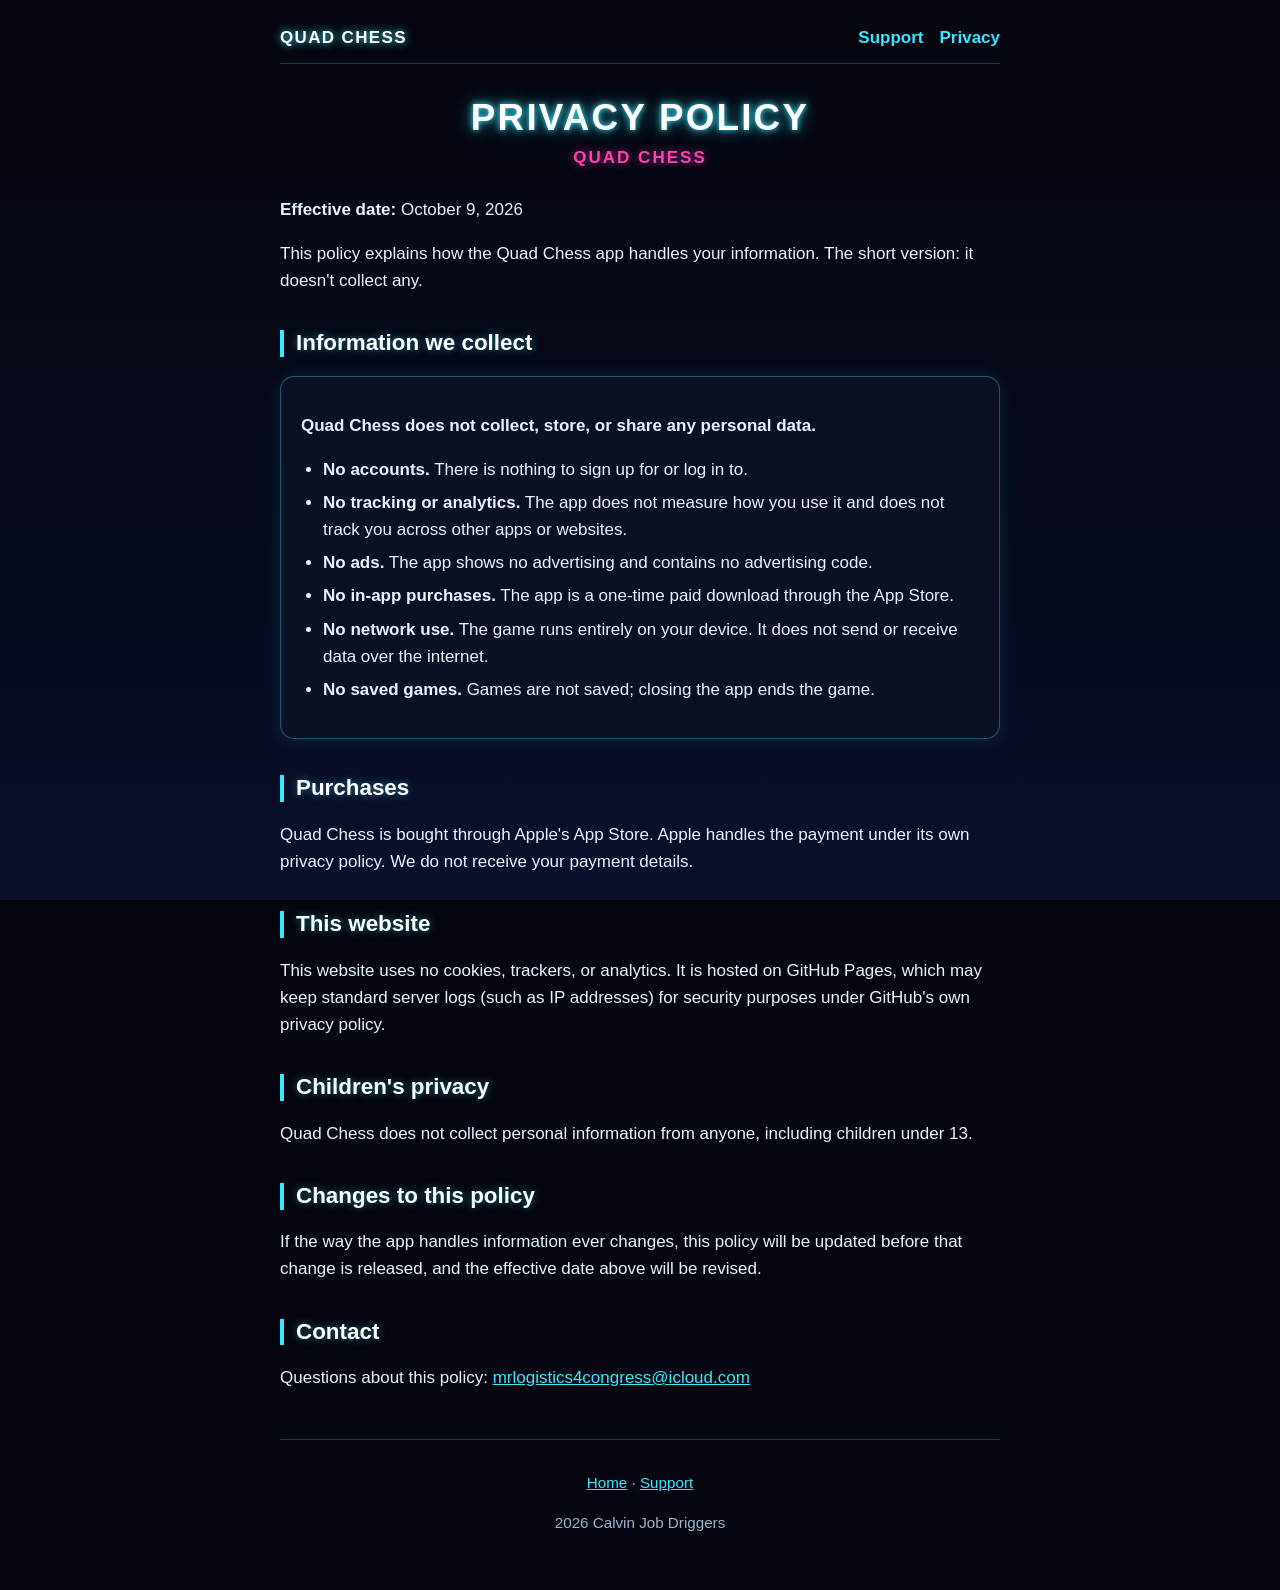
==== privacy.html @ 438e6347 "Quad Chess support and privacy pages" ====
<!DOCTYPE html>
<html lang="en">
<head>
<meta charset="utf-8">
<meta name="viewport" content="width=device-width, initial-scale=1">
<title>Quad Chess Privacy Policy</title>
<meta name="description" content="Privacy policy for the Quad Chess iPhone app. Quad Chess does not collect any personal data.">
<link rel="stylesheet" href="style.css">
</head>
<body>
<div class="wrap">
<nav><a class="brand" href="./">Quad Chess</a><span class="links"><a href="./#support">Support</a><a href="privacy.html">Privacy</a></span></nav>

<h1>Privacy Policy</h1>
<p class="tag">Quad Chess</p>
<p><strong>Effective date:</strong> October 9, 2026</p>

<p>This policy explains how the Quad Chess app handles your information. The short version: it doesn't collect any.</p>

<h2>Information we collect</h2>
<div class="panel">
<p><strong>Quad Chess does not collect, store, or share any personal data.</strong></p>
<ul>
<li><strong>No accounts.</strong> There is nothing to sign up for or log in to.</li>
<li><strong>No tracking or analytics.</strong> The app does not measure how you use it and does not track you across other apps or websites.</li>
<li><strong>No ads.</strong> The app shows no advertising and contains no advertising code.</li>
<li><strong>No in-app purchases.</strong> The app is a one-time paid download through the App Store.</li>
<li><strong>No network use.</strong> The game runs entirely on your device. It does not send or receive data over the internet.</li>
<li><strong>No saved games.</strong> Games are not saved; closing the app ends the game.</li>
</ul>
</div>

<h2>Purchases</h2>
<p>Quad Chess is bought through Apple's App Store. Apple handles the payment under its own privacy policy. We do not receive your payment details.</p>

<h2>This website</h2>
<p>This website uses no cookies, trackers, or analytics. It is hosted on GitHub Pages, which may keep standard server logs (such as IP addresses) for security purposes under GitHub's own privacy policy.</p>

<h2>Children's privacy</h2>
<p>Quad Chess does not collect personal information from anyone, including children under 13.</p>

<h2>Changes to this policy</h2>
<p>If the way the app handles information ever changes, this policy will be updated before that change is released, and the effective date above will be revised.</p>

<h2>Contact</h2>
<p>Questions about this policy: <a href="mailto:mrlogistics4congress@icloud.com">mrlogistics4congress@icloud.com</a></p>

<footer>
<p><a href="./">Home</a> &middot; <a href="./#support">Support</a></p>
<p>2026 Calvin Job Driggers</p>
</footer>
</div>
</body>
</html>
---- style.css ----
:root{--bg:#05060f;--panel:#0b1024;--cyan:#38e8ff;--magenta:#ff3fb4;--text:#e8f4ff;--muted:#9fb3cc}
*{box-sizing:border-box}
html{-webkit-text-size-adjust:100%}
body{margin:0;background:var(--bg) linear-gradient(180deg,#05060f 0%,#070b1e 60%,#0a0f2c 100%) fixed;color:var(--text);font-family:-apple-system,BlinkMacSystemFont,"Segoe UI",Roboto,Helvetica,Arial,sans-serif;line-height:1.6;font-size:17px}
a{color:var(--cyan)}
a:hover{color:#fff}
.wrap{max-width:760px;margin:0 auto;padding:24px 20px 40px}
nav{display:flex;justify-content:space-between;align-items:center;gap:12px;flex-wrap:wrap;padding-bottom:12px;border-bottom:1px solid rgba(56,232,255,.25)}
nav .brand{font-weight:800;letter-spacing:.08em;text-transform:uppercase;color:#fff;text-decoration:none;text-shadow:0 0 8px var(--cyan)}
nav .links a{margin-left:16px;text-decoration:none;font-weight:600}
h1,h2{line-height:1.2;color:#fff}
h1{font-size:2.3rem;letter-spacing:.06em;text-transform:uppercase;text-align:center;margin:32px 0 4px;text-shadow:0 0 6px var(--cyan),0 0 18px rgba(56,232,255,.6)}
.tag{text-align:center;color:var(--magenta);font-weight:700;letter-spacing:.12em;text-transform:uppercase;margin:0 0 24px;text-shadow:0 0 10px rgba(255,63,180,.6)}
h2{font-size:1.4rem;margin-top:36px;padding-left:12px;border-left:4px solid var(--cyan);text-shadow:0 0 8px rgba(56,232,255,.45)}
.panel{background:var(--panel);border:1px solid rgba(56,232,255,.35);border-radius:14px;padding:18px 20px;box-shadow:0 0 18px rgba(56,232,255,.12)}
.panel.pink{border-color:rgba(255,63,180,.45);box-shadow:0 0 18px rgba(255,63,180,.15)}
.hero{display:block;width:100%;max-width:360px;height:auto;margin:8px auto 0;border-radius:18px;border:1px solid rgba(56,232,255,.4);box-shadow:0 0 28px rgba(56,232,255,.25)}
ul{padding-left:22px}
li{margin:6px 0}
.btn{display:inline-block;padding:12px 20px;border-radius:10px;border:2px solid var(--cyan);color:#fff;text-decoration:none;font-weight:700;box-shadow:0 0 12px rgba(56,232,255,.4)}
.muted{color:var(--muted)}
footer{margin-top:48px;padding-top:16px;border-top:1px solid rgba(56,232,255,.25);text-align:center;color:var(--muted);font-size:.95rem}
@media (max-width:480px){h1{font-size:1.7rem}body{font-size:16px}nav .links a{margin-left:12px}}
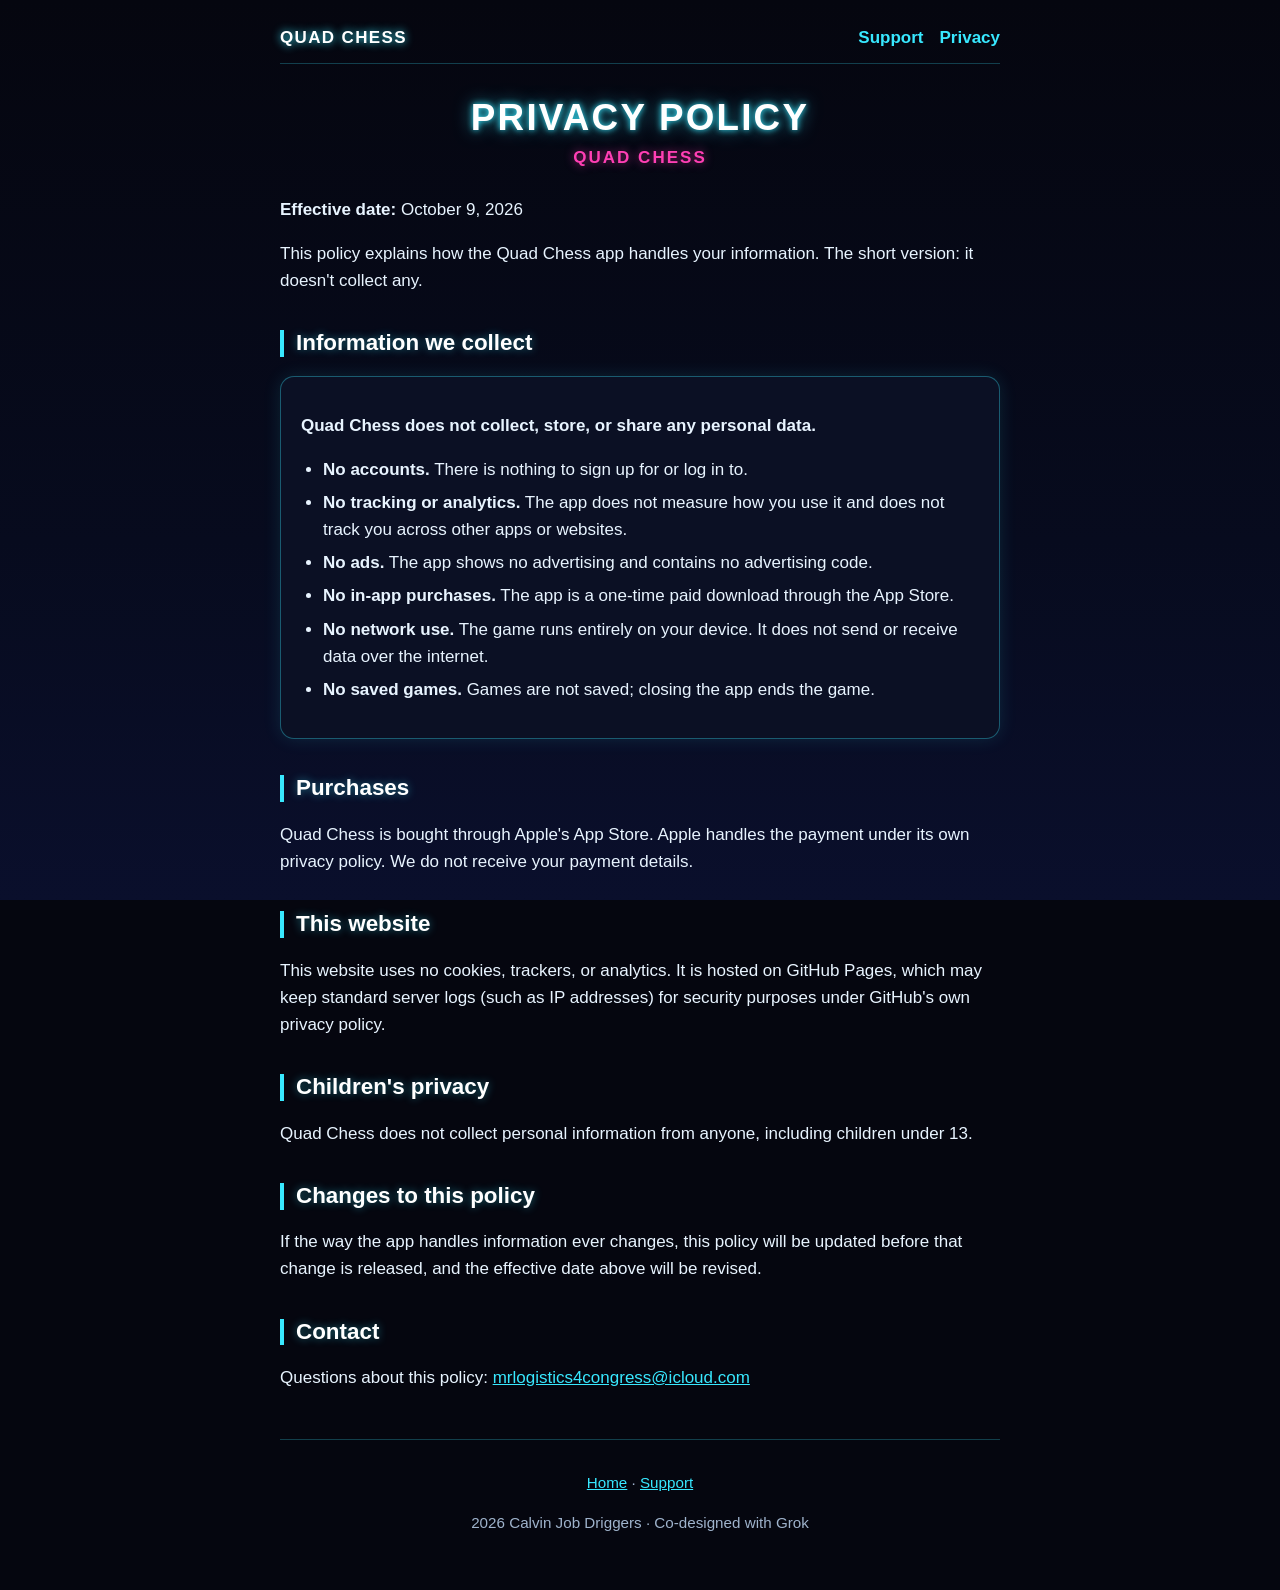
==== commit 5f7546f2: "Add footer credit" ====
--- a/privacy.html
+++ b/privacy.html
@@ -47,7 +47,7 @@
 
 <footer>
 <p><a href="./">Home</a> &middot; <a href="./#support">Support</a></p>
-<p>2026 Calvin Job Driggers</p>
+<p>2026 Calvin Job Driggers &middot; Co-designed with Grok</p>
 </footer>
 </div>
 </body>
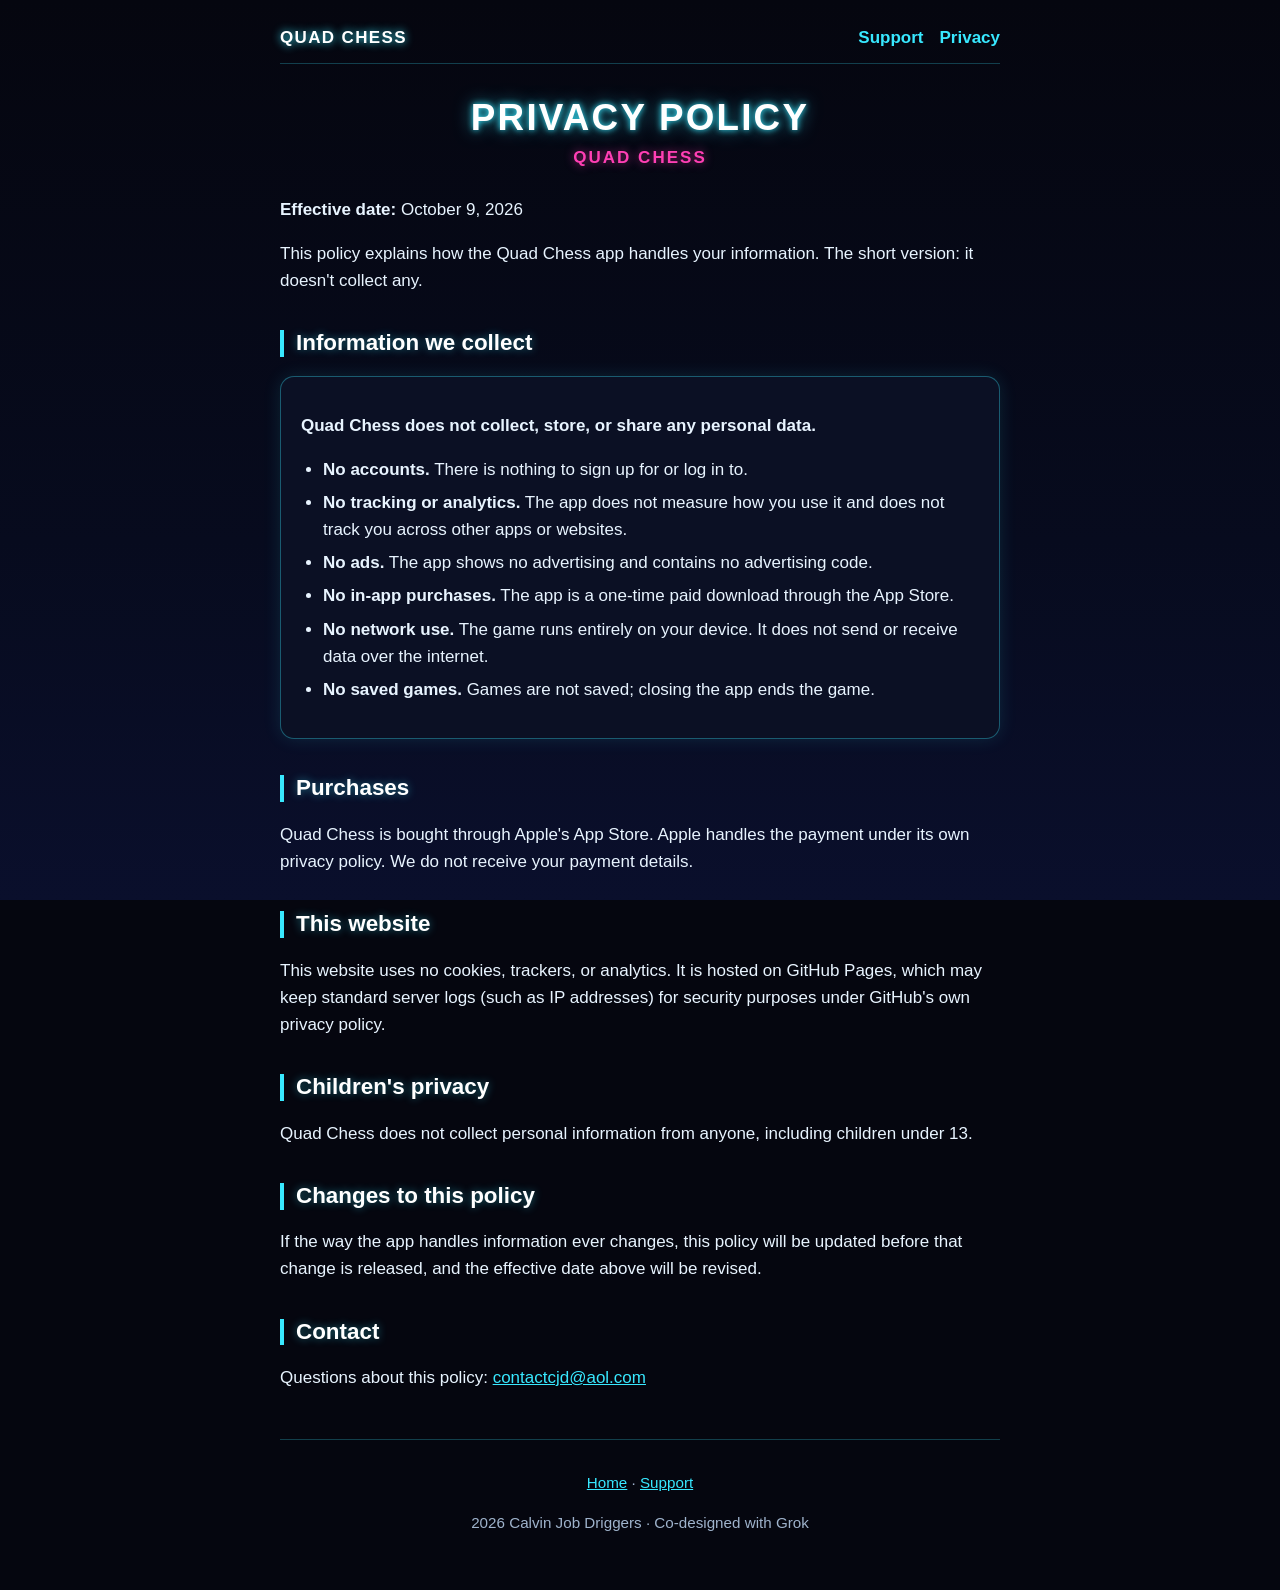
==== commit 2cc5dd31: "Update contact email to contactcjd@aol.com" ====
--- a/privacy.html
+++ b/privacy.html
@@ -43,7 +43,7 @@
 <p>If the way the app handles information ever changes, this policy will be updated before that change is released, and the effective date above will be revised.</p>
 
 <h2>Contact</h2>
-<p>Questions about this policy: <a href="mailto:mrlogistics4congress@icloud.com">mrlogistics4congress@icloud.com</a></p>
+<p>Questions about this policy: <a href="mailto:contactcjd@aol.com">contactcjd@aol.com</a></p>
 
 <footer>
 <p><a href="./">Home</a> &middot; <a href="./#support">Support</a></p>
